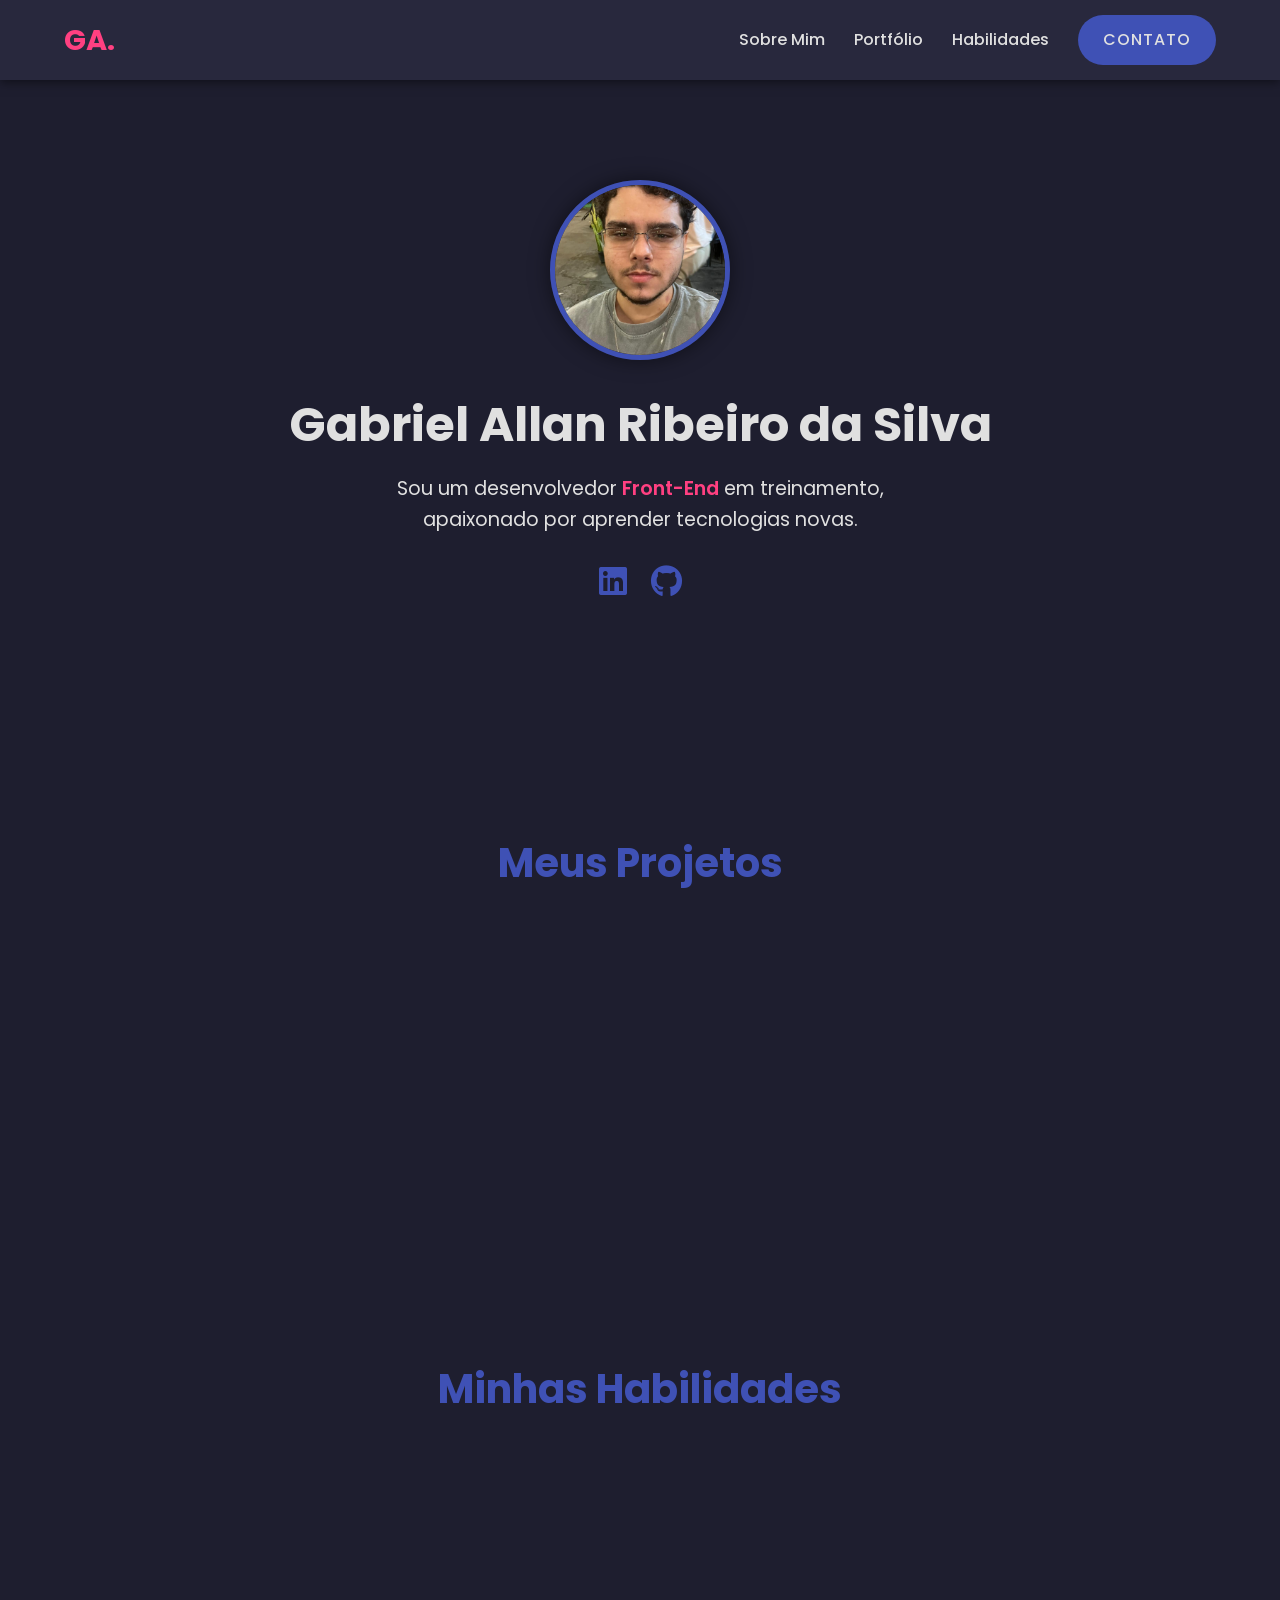
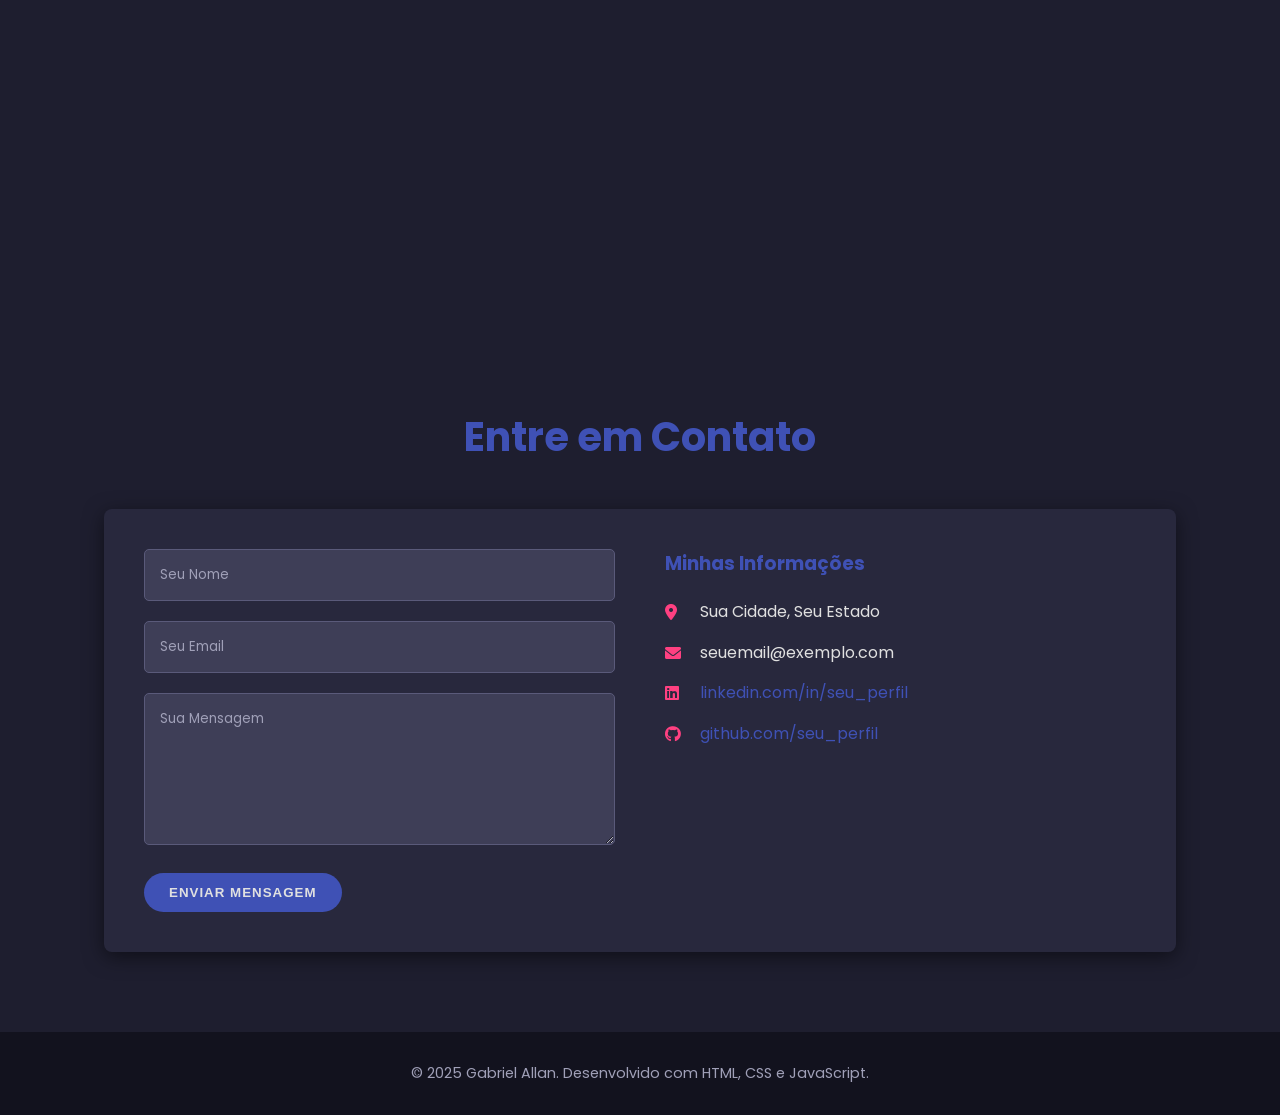
==== index.html @ fc809d69 "atualização portifolio" ====
<!DOCTYPE html>
<html lang="pt-BR">
<head>
    <meta charset="UTF-8">
    <meta name="viewport" content="width=device-width, initial-scale=1.0">
    <title>Gabriel Allan - Portfólio Moderno</title>
    <link rel="stylesheet" href="style.css">
    <link rel="stylesheet" href="https://cdnjs.cloudflare.com/ajax/libs/font-awesome/6.0.0-beta3/css/all.min.css">
    <link href="https://fonts.googleapis.com/css2?family=Poppins:wght@300;400;600;700&display=swap" rel="stylesheet">
</head>
<body>

    <header id="header">
        <div class="logo">GA.</div>
        <nav class="nav-menu">
            <a href="#sobre">Sobre Mim</a>
            <a href="#portfolio">Portfólio</a>
            <a href="#habilidades">Habilidades</a>
            <a href="#contato" class="btn-cta">Contato</a>
        </nav>
        <button class="menu-toggle" aria-label="Abrir Menu">
            <i class="fas fa-bars"></i>
        </button>
    </header>

    <main>
        <section id="sobre" class="hero section-padding">
            <div class="hero-content">
                <img src="imagens/perfil.jpg" alt="Foto de Perfil" class="profile-pic">
                <h1>Gabriel Allan Ribeiro da Silva</h1>
                <p class="subtitle">Sou um desenvolvedor <span class="highlight">Front-End</span> em treinamento, apaixonado por aprender tecnologias novas.</p>
                <div class="social-links">
                    <a href="https://www.linkedin.com/in/gabriel-ribeiro-888518275/" target="_blank"><i class="fab fa-linkedin fa-2x"></i></a>
                    <a href="https://github.com/GabrielRib2" target="_blank"><i class="fab fa-github fa-2x"></i></a>
                </div>
            </div>
        </section>

        <section id="portfolio" class="section-padding">
            <h2>Meus Projetos</h2>
            <div class="portfolio-grid">
                <div class="project-card fade-in">
                    <img src="https://via.placeholder.com/400x250?text=Projeto+1" alt="Imagem do Projeto 1">
                    <div class="card-content">
                        <h3>Nome do Projeto 1</h3>
                        <p>Descrição curta do projeto e tecnologias usadas (React, Node.js).</p>
                        <a href="URL_PROJETO_1" target="_blank" class="btn-card">Ver Projeto <i class="fas fa-arrow-right"></i></a>
                    </div>
                </div>

                <div class="project-card fade-in">
                    <img src="https://via.placeholder.com/400x250?text=Projeto+2" alt="Imagem do Projeto 2">
                    <div class="card-content">
                        <h3>Nome do Projeto 2</h3>
                        <p>Uma aplicação moderna de gerenciamento de tarefas (Vue.js, Firebase).</p>
                        <a href="URL_PROJETO_2" target="_blank" class="btn-card">Ver Projeto <i class="fas fa-arrow-right"></i></a>
                    </div>
                </div>

                <div class="project-card fade-in">
                    <img src="https://via.placeholder.com/400x250?text=Projeto+3" alt="Imagem do Projeto 3">
                    <div class="card-content">
                        <h3>Nome do Projeto 3</h3>
                        <p>Site institucional responsivo com foco em acessibilidade (HTML, CSS).</p>
                        <a href="URL_PROJETO_3" target="_blank" class="btn-card">Ver Projeto <i class="fas fa-arrow-right"></i></a>
                    </div>
                </div>
            </div>
        </section>

        <section id="habilidades" class="section-padding">
            <h2>Minhas Habilidades</h2>
            <div class="skills-grid">
                <div class="skill-item fade-in-left">
                    <div class="skill-info">
                        <span>HTML5/CSS3</span>
                        <span>95%</span>
                    </div>
                    <div class="skill-bar"><div class="skill-level" data-level="95"></div></div>
                </div>
                <div class="skill-item fade-in-left">
                    <div class="skill-info">
                        <span>JavaScript (ES6+)</span>
                        <span>80%</span>
                    </div>
                    <div class="skill-bar"><div class="skill-level" data-level="80"></div></div>
                </div>
                <div class="skill-item fade-in-left">
                    <div class="skill-info">
                        <span>React / Next.js</span>
                        <span>70%</span>
                    </div>
                    <div class="skill-bar"><div class="skill-level" data-level="70"></div></div>
                </div>
                <div class="skill-item fade-in-left">
                    <div class="skill-info">
                        <span>Python (Django/Flask)</span>
                        <span>65%</span>
                    </div>
                    <div class="skill-bar"><div class="skill-level" data-level="65"></div></div>
                </div>
                </div>
        </section>

        <section id="contato" class="section-padding contact-section">
            <h2>Entre em Contato</h2>
            <div class="contact-container">
                <form id="contact-form" class="contact-form">
                    <input type="text" name="nome" placeholder="Seu Nome" required>
                    <input type="email" name="email" placeholder="Seu Email" required>
                    <textarea name="mensagem" placeholder="Sua Mensagem" rows="6" required></textarea>
                    <button type="submit" class="btn-cta btn-submit">Enviar Mensagem</button>
                    <p id="form-message" class="hidden"></p>
                </form>

                <div class="contact-info">
                    <h3>Minhas Informações</h3>
                    <p><i class="fas fa-map-marker-alt"></i> Sua Cidade, Seu Estado</p>
                    <p><i class="fas fa-envelope"></i> seuemail@exemplo.com</p>
                    <p><i class="fab fa-linkedin"></i> <a href="URL_LINKEDIN" target="_blank">linkedin.com/in/seu_perfil</a></p>
                    <p><i class="fab fa-github"></i> <a href="URL_GITHUB" target="_blank">github.com/seu_perfil</a></p>
                </div>
            </div>
        </section>
    </main>

    <footer>
        <p>&copy; 2025 Gabriel Allan. Desenvolvido com HTML, CSS e JavaScript.</p>
    </footer>

    <script src="script.js"></script>
</body>
</html>
---- style.css ----
/* Variáveis de Cores */
:root {
    --primary-color: #3f51b5; /* Azul Vibrante para destaque */
    --secondary-color: #ff4081; /* Rosa para detalhes */
    --background-dark: #1e1e2f; /* Fundo escuro suave */
    --background-light: #f4f4f9; /* Fundo claro para contraste */
    --text-light: #e0e0e0;
    --text-dark: #333333;
    --card-bg: #28283d;
    --shadow-light: rgba(0, 0, 0, 0.1);
    --shadow-dark: rgba(0, 0, 0, 0.5);
    --border-radius: 8px;
    --transition-speed: 0.3s;
}

/* Base e Tipografia */
* {
    box-sizing: border-box;
    margin: 0;
    padding: 0;
}

body {
    font-family: 'Poppins', sans-serif;
    background-color: var(--background-dark);
    color: var(--text-light);
    line-height: 1.6;
    scroll-behavior: smooth;
}

h1, h2 {
    color: var(--primary-color);
    font-weight: 700;
    margin-bottom: 20px;
}

h2 {
    text-align: center;
    font-size: 2.5em;
    padding-top: 50px;
    margin-bottom: 40px;
}

a {
    text-decoration: none;
    color: var(--primary-color);
    transition: color var(--transition-speed);
}

a:hover {
    color: var(--secondary-color);
}

.highlight {
    color: var(--secondary-color);
    font-weight: 600;
}

/* Layout Comum */
.section-padding {
    padding: 80px 5%;
    max-width: 1200px;
    margin: 0 auto;
}

/* Botões */
.btn-cta, .btn-submit {
    background-color: var(--primary-color);
    color: var(--text-light);
    padding: 12px 25px;
    border-radius: 50px;
    font-weight: 600;
    transition: background-color var(--transition-speed), transform var(--transition-speed);
    display: inline-block;
    border: none;
    cursor: pointer;
    text-transform: uppercase;
    letter-spacing: 1px;
}

.btn-cta:hover, .btn-submit:hover {
    background-color: var(--secondary-color);
    transform: translateY(-2px);
}

.btn-card {
    display: inline-block;
    color: var(--primary-color);
    font-weight: 600;
    border-bottom: 2px solid var(--primary-color);
    padding-bottom: 2px;
}

.btn-card i {
    margin-left: 5px;
    transition: transform var(--transition-speed);
}

.btn-card:hover i {
    transform: translateX(3px);
}

/* 1. HEADER E NAVEGAÇÃO */
#header {
    background-color: var(--card-bg);
    display: flex;
    justify-content: space-between;
    align-items: center;
    padding: 15px 5%;
    position: sticky;
    top: 0;
    z-index: 1000;
    box-shadow: 0 2px 10px var(--shadow-dark);
}

.logo {
    font-size: 1.8em;
    font-weight: 700;
    color: var(--secondary-color);
}

.nav-menu a {
    color: var(--text-light);
    margin-left: 25px;
    font-weight: 500;
}

.nav-menu a:hover {
    color: var(--primary-color);
}

.menu-toggle {
    display: none;
    background: none;
    border: none;
    color: var(--primary-color);
    font-size: 1.8em;
    cursor: pointer;
}

/* 2. SEÇÃO SOBRE MIM (HERO) */
.hero {
    text-align: center;
    background-color: var(--background-dark);
    padding-top: 100px;
    padding-bottom: 100px;
}

.profile-pic {
    width: 180px;
    height: 180px;
    border-radius: 50%;
    object-fit: cover;
    margin-bottom: 20px;
    border: 5px solid var(--primary-color);
    box-shadow: 0 0 20px var(--shadow-dark);
    transition: transform 0.5s ease-in-out;
}

.profile-pic:hover {
    transform: scale(1.05) rotate(2deg);
}

.hero h1 {
    font-size: 3em;
    color: var(--text-light);
    margin-bottom: 10px;
}

.subtitle {
    font-size: 1.2em;
    max-width: 600px;
    margin: 0 auto 30px;
    color: var(--text-light);
}

.social-links a {
    margin: 0 10px;
    color: var(--primary-color);
    transition: color 0.3s, transform 0.3s;
}

.social-links a:hover {
    color: var(--secondary-color);
    transform: translateY(-5px);
}

/* 3. SEÇÃO PORTFÓLIO */
.portfolio-grid {
    display: grid;
    grid-template-columns: repeat(auto-fit, minmax(300px, 1fr));
    gap: 30px;
}

.project-card {
    background-color: var(--card-bg);
    border-radius: var(--border-radius);
    overflow: hidden;
    box-shadow: 0 5px 15px var(--shadow-dark);
    transition: transform 0.3s, box-shadow 0.3s;
    opacity: 0; /* Para a animação JS */
    transform: translateY(20px); /* Para a animação JS */
}

.project-card.active {
    opacity: 1;
    transform: translateY(0);
}

.project-card:hover {
    transform: translateY(-5px);
    box-shadow: 0 10px 25px var(--shadow-dark);
}

.project-card img {
    width: 100%;
    height: 250px;
    object-fit: cover;
}

.card-content {
    padding: 20px;
}

.card-content h3 {
    color: var(--primary-color);
    margin-bottom: 10px;
}

/* 4. SEÇÃO HABILIDADES */
.skills-grid {
    display: flex;
    flex-direction: column;
    gap: 20px;
    max-width: 800px;
    margin: 0 auto;
}

.skill-item {
    background-color: var(--card-bg);
    padding: 15px 25px;
    border-radius: var(--border-radius);
    box-shadow: 0 2px 10px var(--shadow-dark);
    opacity: 0; /* Para a animação JS */
    transform: translateX(-20px); /* Para a animação JS */
}

.skill-item.active {
    opacity: 1;
    transform: translateX(0);
}

.skill-info {
    display: flex;
    justify-content: space-between;
    margin-bottom: 5px;
    font-weight: 600;
}

.skill-bar {
    height: 8px;
    background-color: #3e3e57;
    border-radius: 4px;
    overflow: hidden;
}

.skill-level {
    height: 100%;
    width: 0; /* Começa em 0 para a animação JS */
    background-color: var(--primary-color);
    border-radius: 4px;
    transition: width 1.5s ease-out; /* Animação via JS */
}

/* 5. SEÇÃO CONTATO */
.contact-container {
    display: grid;
    grid-template-columns: 1fr 1fr;
    gap: 50px;
    background-color: var(--card-bg);
    padding: 40px;
    border-radius: var(--border-radius);
    box-shadow: 0 5px 20px var(--shadow-dark);
}

.contact-form input,
.contact-form textarea {
    width: 100%;
    padding: 15px;
    margin-bottom: 20px;
    background-color: #3e3e57;
    border: 1px solid #5a5a7a;
    border-radius: 5px;
    color: var(--text-light);
    font-family: inherit;
}

.contact-form input::placeholder,
.contact-form textarea::placeholder {
    color: #a0a0b8;
}

.contact-info h3 {
    color: var(--primary-color);
    margin-bottom: 20px;
}

.contact-info p {
    display: flex;
    align-items: center;
    margin-bottom: 15px;
}

.contact-info i {
    color: var(--secondary-color);
    margin-right: 15px;
    width: 20px;
}

#form-message {
    margin-top: 10px;
    padding: 10px;
    border-radius: 5px;
    text-align: center;
}

.hidden {
    display: none;
}

/* 6. RODAPÉ */
footer {
    text-align: center;
    padding: 30px 5%;
    background-color: #12121e;
    color: #a0a0b8;
    font-size: 0.9em;
}

/* --- RESPONSIVIDADE (MEDIA QUERIES) --- */
@media (max-width: 992px) {
    .nav-menu a {
        margin-left: 15px;
    }
    .hero h1 {
        font-size: 2.5em;
    }
    .portfolio-grid {
        grid-template-columns: repeat(auto-fit, minmax(250px, 1fr));
    }
}

@media (max-width: 768px) {
    /* Menu Mobile */
    .nav-menu {
        display: none;
        flex-direction: column;
        position: absolute;
        top: 70px;
        left: 0;
        width: 100%;
        background-color: var(--card-bg);
        box-shadow: 0 5px 10px var(--shadow-dark);
        padding: 10px 0;
    }

    .nav-menu.active {
        display: flex;
    }

    .nav-menu a {
        margin: 10px 5%;
        padding: 10px 0;
        border-bottom: 1px solid #3e3e57;
        text-align: center;
    }

    .menu-toggle {
        display: block;
    }

    /* Outras Seções */
    .hero {
        padding-top: 50px;
    }

    .hero h1 {
        font-size: 2em;
    }

    .contact-container {
        grid-template-columns: 1fr;
    }
}
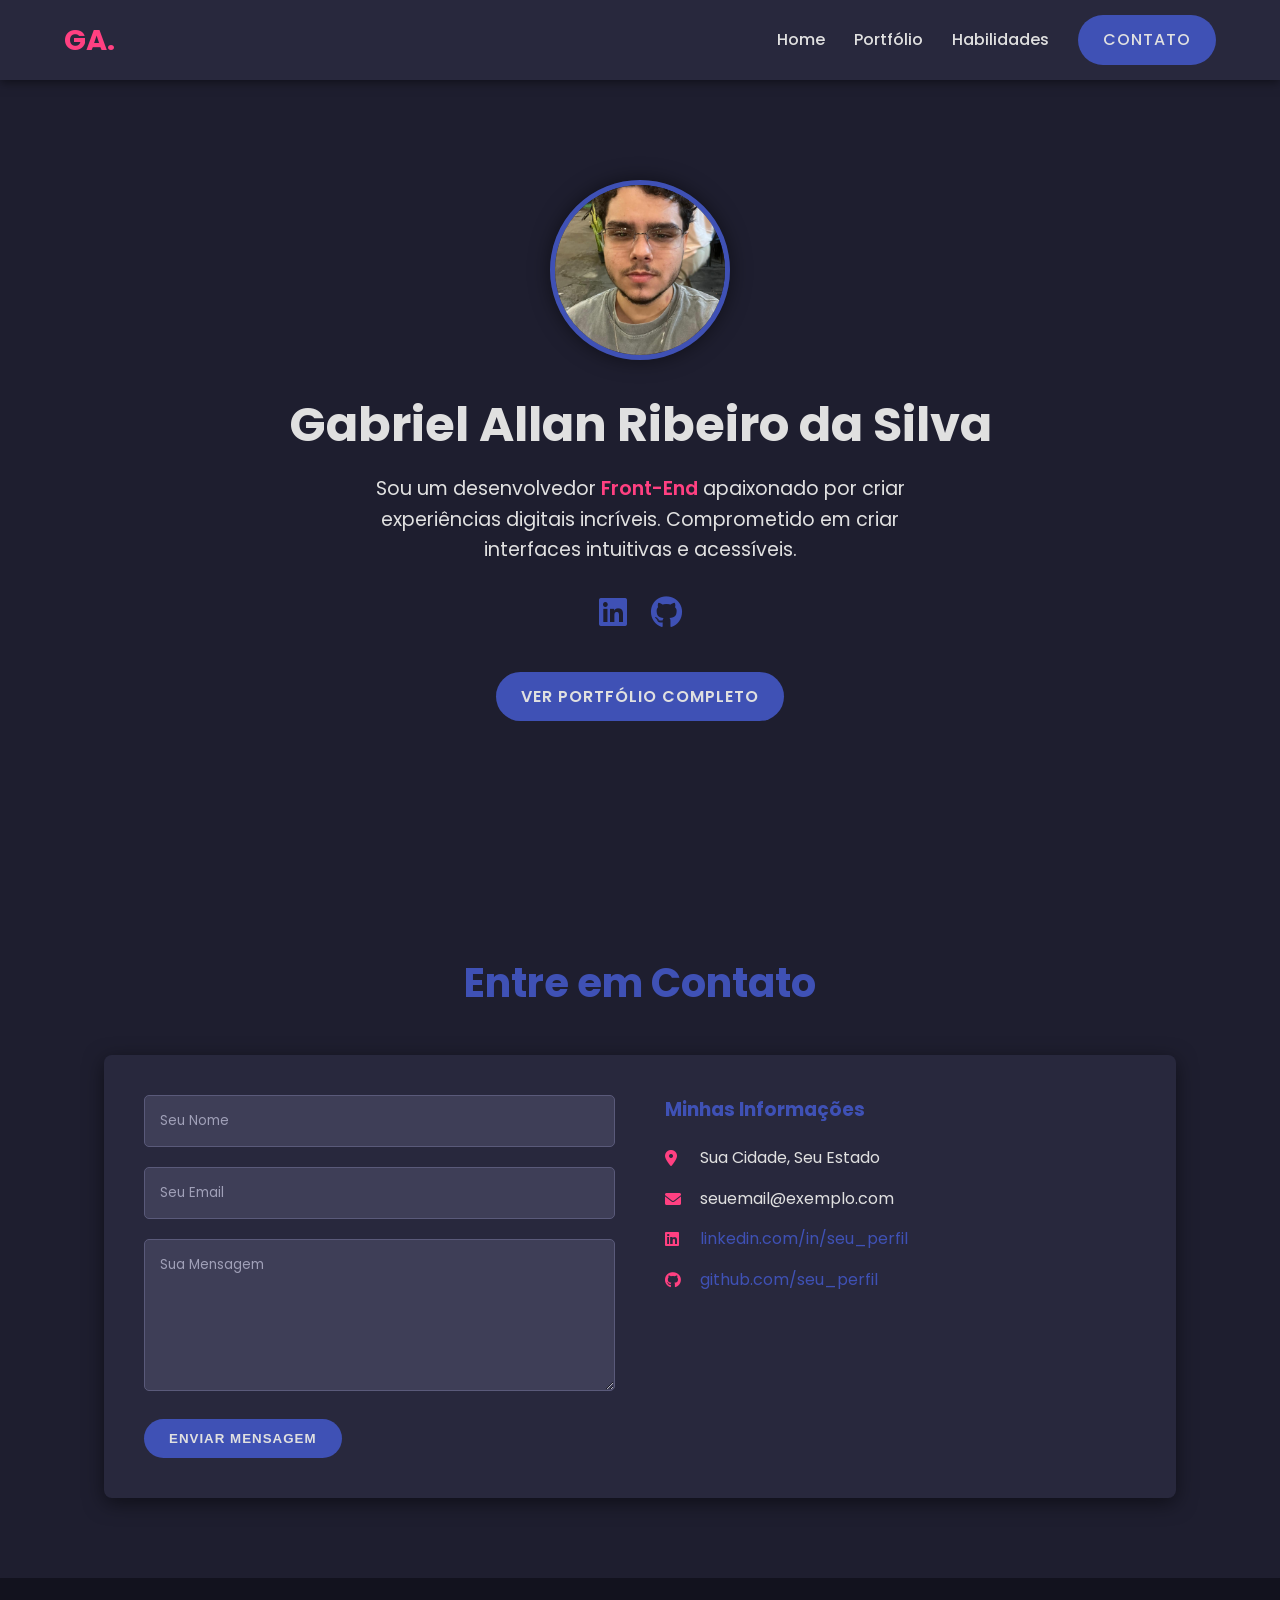
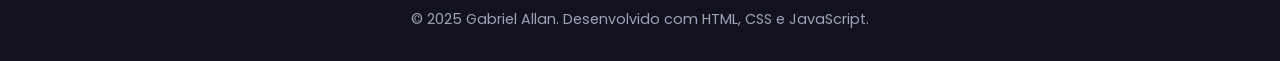
==== commit 302084b4: "a a" ====
--- a/index.html
+++ b/index.html
@@ -3,7 +3,7 @@
 <head>
     <meta charset="UTF-8">
     <meta name="viewport" content="width=device-width, initial-scale=1.0">
-    <title>Gabriel Allan - Portfólio Moderno</title>
+    <title>Gabriel Allan - Desenvolvedor Front-End</title>
     <link rel="stylesheet" href="style.css">
     <link rel="stylesheet" href="https://cdnjs.cloudflare.com/ajax/libs/font-awesome/6.0.0-beta3/css/all.min.css">
     <link href="https://fonts.googleapis.com/css2?family=Poppins:wght@300;400;600;700&display=swap" rel="stylesheet">
@@ -13,9 +13,9 @@
     <header id="header">
         <div class="logo">GA.</div>
         <nav class="nav-menu">
-            <a href="#sobre">Sobre Mim</a>
-            <a href="#portfolio">Portfólio</a>
-            <a href="#habilidades">Habilidades</a>
+            <a href="index.html">Home</a>
+            <a href="portfolio.html">Portfólio</a>
+            <a href="./habilidades.html">Habilidades</a>
             <a href="#contato" class="btn-cta">Contato</a>
         </nav>
         <button class="menu-toggle" aria-label="Abrir Menu">
@@ -26,85 +26,22 @@
     <main>
         <section id="sobre" class="hero section-padding">
             <div class="hero-content">
-                <img src="imagens/perfil.jpg" alt="Foto de Perfil" class="profile-pic">
+                <img src="imagens/perfil.jpg" alt="Sua Foto de Perfil" class="profile-pic">
                 <h1>Gabriel Allan Ribeiro da Silva</h1>
-                <p class="subtitle">Sou um desenvolvedor <span class="highlight">Front-End</span> em treinamento, apaixonado por aprender tecnologias novas.</p>
+                <p class="subtitle">Sou um desenvolvedor <span class="highlight">Front-End</span> apaixonado por criar experiências digitais incríveis. Comprometido em criar interfaces intuitivas e acessíveis.</p>
                 <div class="social-links">
-                    <a href="https://www.linkedin.com/in/gabriel-ribeiro-888518275/" target="_blank"><i class="fab fa-linkedin fa-2x"></i></a>
-                    <a href="https://github.com/GabrielRib2" target="_blank"><i class="fab fa-github fa-2x"></i></a>
+                    <a href="URL_LINKEDIN" target="_blank"><i class="fab fa-linkedin fa-2x"></i></a>
+                    <a href="URL_GITHUB" target="_blank"><i class="fab fa-github fa-2x"></i></a>
+                </div>
+                <div style="margin-top: 40px;">
+                    <a href="./portfolio.html" class="btn-cta">Ver Portfólio Completo</a>
                 </div>
             </div>
         </section>
 
-        <section id="portfolio" class="section-padding">
-            <h2>Meus Projetos</h2>
-            <div class="portfolio-grid">
-                <div class="project-card fade-in">
-                    <img src="https://via.placeholder.com/400x250?text=Projeto+1" alt="Imagem do Projeto 1">
-                    <div class="card-content">
-                        <h3>Nome do Projeto 1</h3>
-                        <p>Descrição curta do projeto e tecnologias usadas (React, Node.js).</p>
-                        <a href="URL_PROJETO_1" target="_blank" class="btn-card">Ver Projeto <i class="fas fa-arrow-right"></i></a>
-                    </div>
-                </div>
-
-                <div class="project-card fade-in">
-                    <img src="https://via.placeholder.com/400x250?text=Projeto+2" alt="Imagem do Projeto 2">
-                    <div class="card-content">
-                        <h3>Nome do Projeto 2</h3>
-                        <p>Uma aplicação moderna de gerenciamento de tarefas (Vue.js, Firebase).</p>
-                        <a href="URL_PROJETO_2" target="_blank" class="btn-card">Ver Projeto <i class="fas fa-arrow-right"></i></a>
-                    </div>
-                </div>
-
-                <div class="project-card fade-in">
-                    <img src="https://via.placeholder.com/400x250?text=Projeto+3" alt="Imagem do Projeto 3">
-                    <div class="card-content">
-                        <h3>Nome do Projeto 3</h3>
-                        <p>Site institucional responsivo com foco em acessibilidade (HTML, CSS).</p>
-                        <a href="URL_PROJETO_3" target="_blank" class="btn-card">Ver Projeto <i class="fas fa-arrow-right"></i></a>
-                    </div>
-                </div>
-            </div>
-        </section>
-
-        <section id="habilidades" class="section-padding">
-            <h2>Minhas Habilidades</h2>
-            <div class="skills-grid">
-                <div class="skill-item fade-in-left">
-                    <div class="skill-info">
-                        <span>HTML5/CSS3</span>
-                        <span>95%</span>
-                    </div>
-                    <div class="skill-bar"><div class="skill-level" data-level="95"></div></div>
-                </div>
-                <div class="skill-item fade-in-left">
-                    <div class="skill-info">
-                        <span>JavaScript (ES6+)</span>
-                        <span>80%</span>
-                    </div>
-                    <div class="skill-bar"><div class="skill-level" data-level="80"></div></div>
-                </div>
-                <div class="skill-item fade-in-left">
-                    <div class="skill-info">
-                        <span>React / Next.js</span>
-                        <span>70%</span>
-                    </div>
-                    <div class="skill-bar"><div class="skill-level" data-level="70"></div></div>
-                </div>
-                <div class="skill-item fade-in-left">
-                    <div class="skill-info">
-                        <span>Python (Django/Flask)</span>
-                        <span>65%</span>
-                    </div>
-                    <div class="skill-bar"><div class="skill-level" data-level="65"></div></div>
-                </div>
-                </div>
-        </section>
-
         <section id="contato" class="section-padding contact-section">
             <h2>Entre em Contato</h2>
-            <div class="contact-container">
+            <div class="contact-container fade-in">
                 <form id="contact-form" class="contact-form">
                     <input type="text" name="nome" placeholder="Seu Nome" required>
                     <input type="email" name="email" placeholder="Seu Email" required>
--- a/style.css
+++ b/style.css
@@ -391,4 +391,4 @@
     .contact-container {
         grid-template-columns: 1fr;
     }
-}+}
